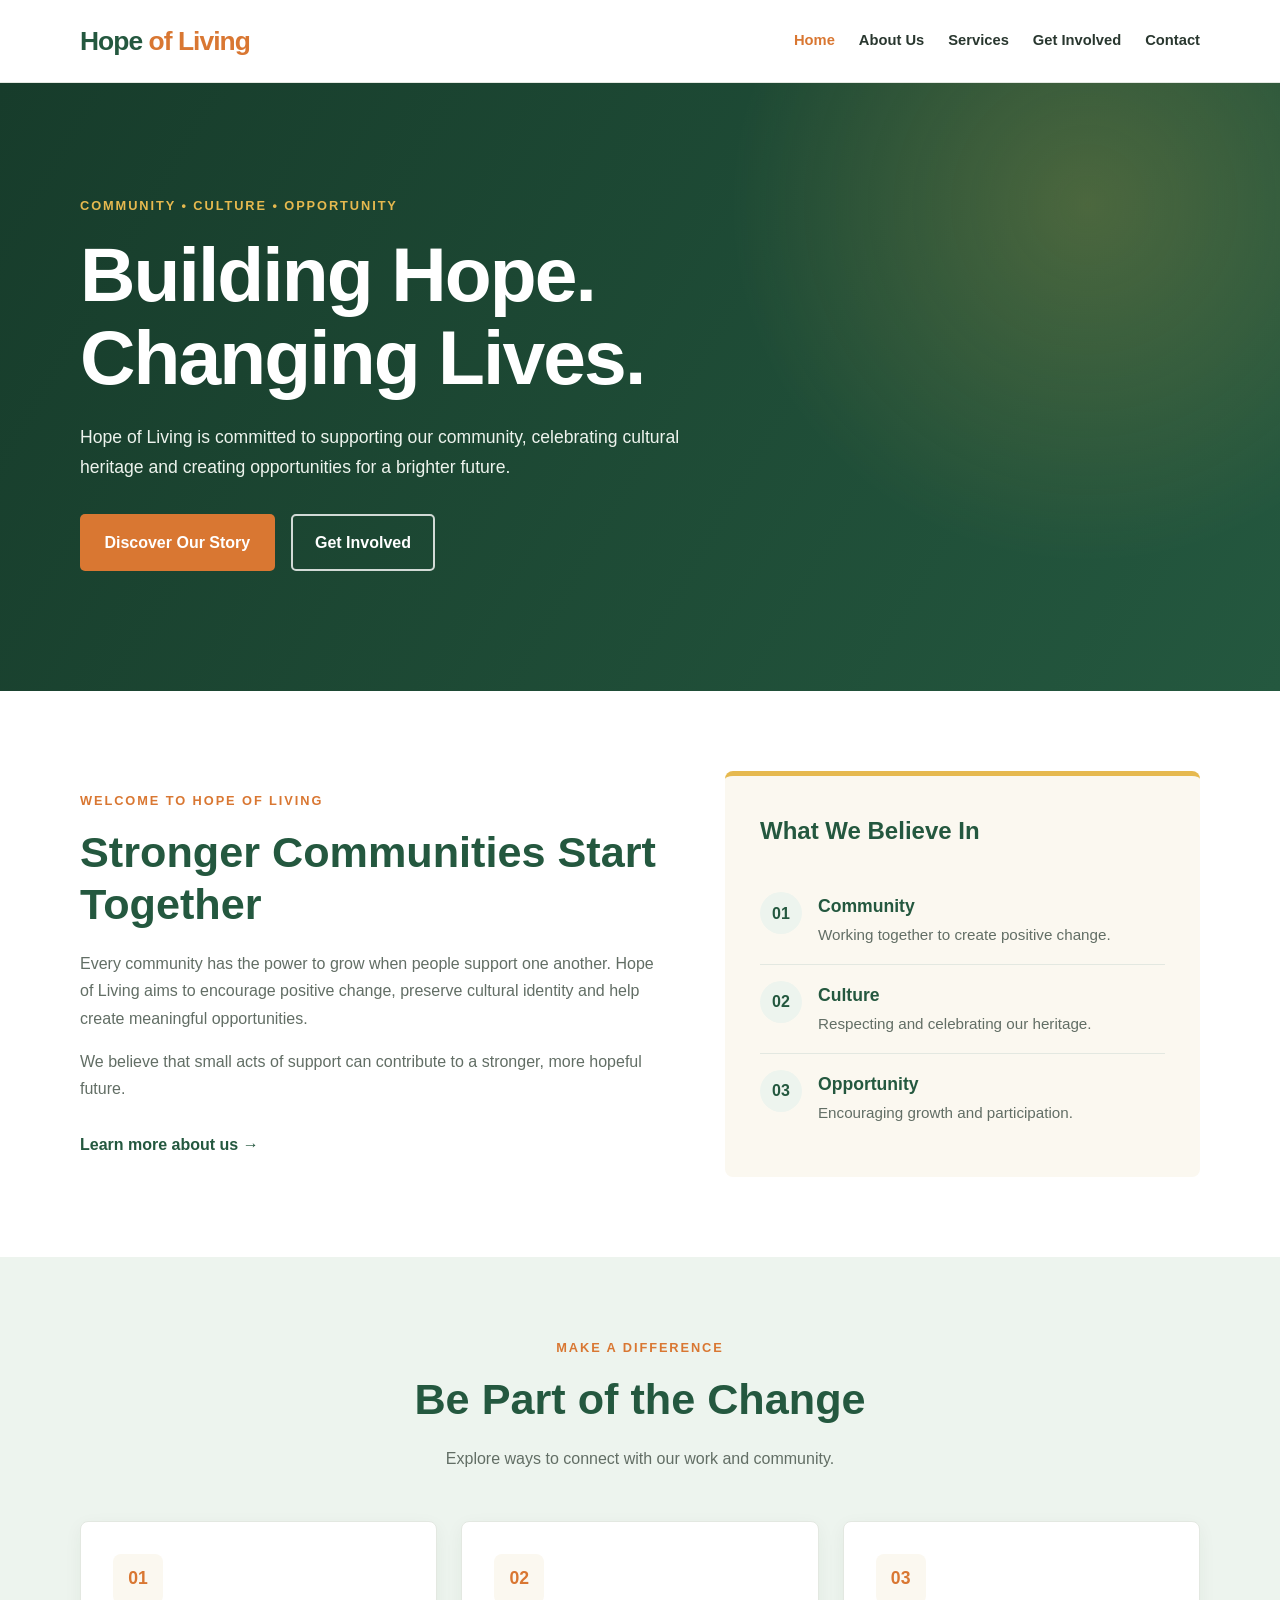
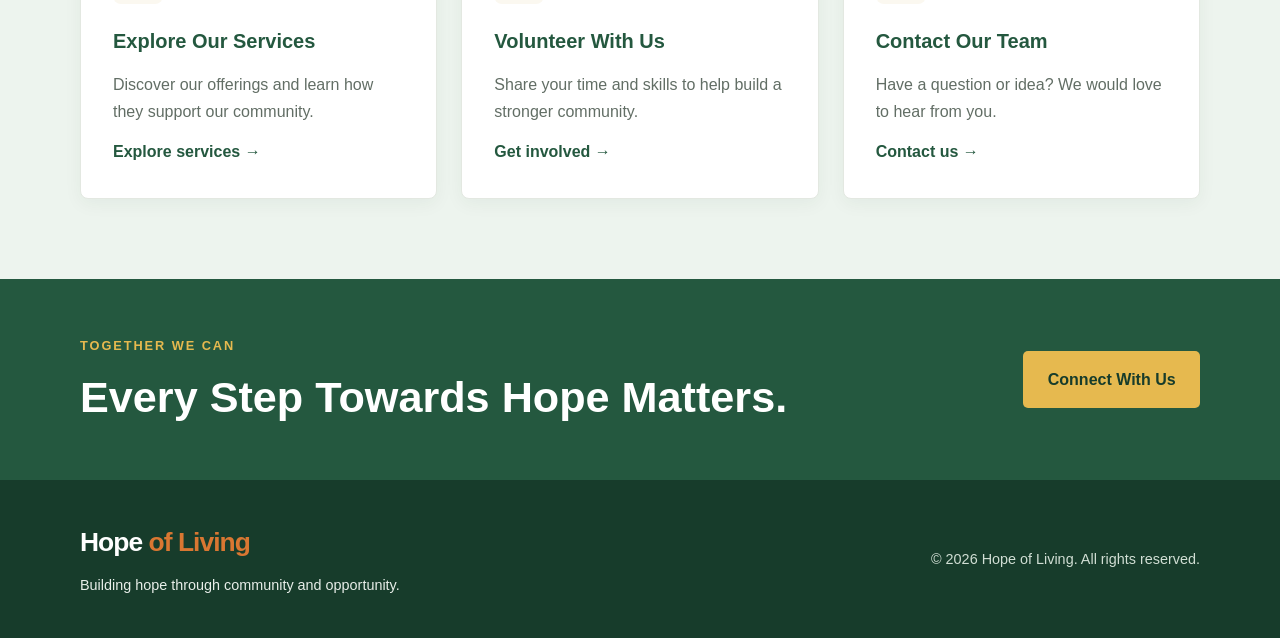
==== index.html @ 3197e8e8 "Created a new repository" ====
<!DOCTYPE html>
<!--
Click nbfs://nbhost/SystemFileSystem/Templates/Licenses/license-default.txt to change this license
Click nbfs://nbhost/SystemFileSystem/Templates/ClientSide/html.html to edit this template
-->
<!DOCTYPE html>
<html lang="en">
<head>
    <meta charset="UTF-8">
    <meta name="viewport" content="width=device-width, initial-scale=1.0">

    <meta name="description"
          content="Hope of Living supports community development, cultural heritage and opportunities for people in Lower Philipp, Cape Town.">

    <title>Hope of Living | Building Hope Together</title>

    <!-- Link to our external CSS stylesheet -->
    <link rel="stylesheet" href="./css/style.css">
</head>

<body>

    <!-- Website header and navigation -->
    <header class="site-header">
        <div class="container header-content">

            <a class="logo" href="index.html">
                Hope <span>of Living</span>
            </a>

            <nav class="main-nav" aria-label="Main navigation">
                <a href="index.html" class="active">Home</a>
                <a href="about.html">About Us</a>
                <a href="services.html">Services</a>
                <a href="enquiry.html">Get Involved</a>
                <a href="contact.html">Contact</a>
            </nav>

        </div>
    </header>

    <main>

        <!-- Main welcome section -->
        <section class="hero">
            <div class="container hero-content">

                <p class="eyebrow">COMMUNITY • CULTURE • OPPORTUNITY</p>

                <h1>Building Hope.<br>
                    Changing Lives.</h1>

                <p class="hero-text">
                    Hope of Living is committed to supporting our community,
                    celebrating cultural heritage and creating opportunities
                    for a brighter future.
                </p>

                <div class="hero-buttons">
                    <a href="about.html" class="button button-primary">
                        Discover Our Story
                    </a>

                    <a href="enquiry.html" class="button button-outline">
                        Get Involved
                    </a>
                </div>

            </div>
        </section>

        <!-- Introduction section -->
        <section class="intro section-padding">
            <div class="container intro-grid">

                <div>
                    <p class="eyebrow">WELCOME TO HOPE OF LIVING</p>

                    <h2>Stronger Communities Start Together</h2>

                    <p>
                        Every community has the power to grow when people
                        support one another. Hope of Living aims to encourage
                        positive change, preserve cultural identity and help
                        create meaningful opportunities.
                    </p>

                    <p>
                        We believe that small acts of support can contribute
                        to a stronger, more hopeful future.
                    </p>

                    <a href="about.html" class="text-link">
                        Learn more about us &rarr;
                    </a>
                </div>

                <div class="values-panel">
                    <h3>What We Believe In</h3>

                    <div class="value-item">
                        <span class="value-number">01</span>
                        <div>
                            <h4>Community</h4>
                            <p>Working together to create positive change.</p>
                        </div>
                    </div>

                    <div class="value-item">
                        <span class="value-number">02</span>
                        <div>
                            <h4>Culture</h4>
                            <p>Respecting and celebrating our heritage.</p>
                        </div>
                    </div>

                    <div class="value-item">
                        <span class="value-number">03</span>
                        <div>
                            <h4>Opportunity</h4>
                            <p>Encouraging growth and participation.</p>
                        </div>
                    </div>
                </div>

            </div>
        </section>

        <!-- Ways to participate -->
        <section class="opportunities section-padding">
            <div class="container">

                <div class="section-heading">
                    <p class="eyebrow">MAKE A DIFFERENCE</p>
                    <h2>Be Part of the Change</h2>
                    <p>
                        Explore ways to connect with our work and community.
                    </p>
                </div>

                <div class="card-grid">

                    <article class="info-card">
                        <div class="card-icon" aria-hidden="true">01</div>
                        <h3>Explore Our Services</h3>
                        <p>
                            Discover our offerings and learn how they support
                            our community.
                        </p>
                        <a href="services.html" class="text-link">
                            Explore services &rarr;
                        </a>
                    </article>

                    <article class="info-card">
                        <div class="card-icon" aria-hidden="true">02</div>
                        <h3>Volunteer With Us</h3>
                        <p>
                            Share your time and skills to help build a stronger
                            community.
                        </p>
                        <a href="enquiry.html" class="text-link">
                            Get involved &rarr;
                        </a>
                    </article>

                    <article class="info-card">
                        <div class="card-icon" aria-hidden="true">03</div>
                        <h3>Contact Our Team</h3>
                        <p>
                            Have a question or idea? We would love to hear
                            from you.
                        </p>
                        <a href="contact.html" class="text-link">
                            Contact us &rarr;
                        </a>
                    </article>

                </div>
            </div>
        </section>

        <!-- Call to action -->
        <section class="call-to-action">
            <div class="container cta-content">
                <div>
                    <p class="eyebrow">TOGETHER WE CAN</p>
                    <h2>Every Step Towards Hope Matters.</h2>
                </div>

                <a href="enquiry.html" class="button button-light">
                    Connect With Us
                </a>
            </div>
        </section>

    </main>

    <!-- Website footer -->
    <footer class="site-footer">
        <div class="container footer-content">

            <div>
                <a class="logo footer-logo" href="index.html">
                    Hope <span>of Living</span>
                </a>
                <p>Building hope through community and opportunity.</p>
            </div>

            <p class="copyright">
                &copy; 2026 Hope of Living. All rights reserved.
            </p>

        </div>
    </footer>

</body>
</html>
---- css/style.css ----
/*
Click nbfs://nbhost/SystemFileSystem/Templates/Licenses/license-default.txt to change this license
Click nbfs://nbhost/SystemFileSystem/Templates/ClientSide/css.css to edit this template
*/
/* 
    Created on : Oct 13, 2026, 4:50:26 PM
    Author     : Student
*/

/* =========================================
   HOPE OF LIVING
   Part 2: CSS Styling and Responsive Design
   ========================================= */

/* 1. CSS reset and base styles */

* {
    box-sizing: border-box;
    margin: 0;
    padding: 0;
}

:root {
    --green: #24583f;
    --dark-green: #173c2b;
    --light-green: #edf4ee;
    --orange: #d97732;
    --gold: #e6b94f;
    --cream: #fbf8f0;
    --white: #ffffff;
    --text: #29372f;
    --muted: #626e65;
    --border: #e3e8e1;
}

html {
    scroll-behavior: smooth;
    font-size: 16px;
}

body {
    font-family: Arial, Helvetica, sans-serif;
    color: var(--text);
    background-color: var(--white);
    font-size: 1rem;
    line-height: 1.7;
}

img {
    display: block;
    max-width: 100%;
    height: auto;
}

a {
    color: inherit;
    text-decoration: none;
}

a:focus-visible {
    outline: 3px solid var(--orange);
    outline-offset: 4px;
}

.container {
    width: min(1120px, 90%);
    margin: 0 auto;
}

.section-padding {
    padding: 5rem 0;
}

/* 2. Header and navigation */

.site-header {
    background-color: var(--white);
    border-bottom: 1px solid var(--border);
}

.header-content {
    min-height: 82px;
    display: flex;
    justify-content: space-between;
    align-items: center;
    gap: 2rem;
}

.logo {
    color: var(--green);
    font-size: 1.65rem;
    font-weight: 800;
    letter-spacing: -0.06rem;
    white-space: nowrap;
}

.logo span {
    color: var(--orange);
}

.main-nav {
    display: flex;
    align-items: center;
    justify-content: flex-end;
    flex-wrap: wrap;
    gap: 1.5rem;
}

.main-nav a {
    color: var(--text);
    font-size: 0.92rem;
    font-weight: 600;
    transition: color 0.2s ease;
}

.main-nav a:hover,
.main-nav a.active {
    color: var(--orange);
}

/* 3. Hero section */

.hero {
    background:
        radial-gradient(
            circle at 85% 20%,
            rgba(230, 185, 79, 0.22),
            transparent 30%
        ),
        linear-gradient(120deg, var(--dark-green), var(--green));
    color: var(--white);
    padding: 7rem 0 7.5rem;
}

.hero-content {
    max-width: 1120px;
}

.eyebrow {
    color: var(--orange);
    font-size: 0.8rem;
    font-weight: 800;
    letter-spacing: 0.12rem;
    margin-bottom: 1rem;
}

.hero .eyebrow {
    color: var(--gold);
}

.hero h1 {
    max-width: 800px;
    font-size: clamp(2.7rem, 6vw, 5rem);
    line-height: 1.08;
    letter-spacing: -0.12rem;
    margin-bottom: 1.5rem;
}

.hero-text {
    max-width: 650px;
    color: #edf3ed;
    font-size: 1.1rem;
    margin-bottom: 2rem;
}

.hero-buttons {
    display: flex;
    flex-wrap: wrap;
    gap: 1rem;
}

/* 4. Buttons */

.button {
    display: inline-flex;
    justify-content: center;
    align-items: center;
    min-height: 48px;
    padding: 0.8rem 1.4rem;
    border: 2px solid transparent;
    border-radius: 5px;
    font-weight: 700;
    text-align: center;
    transition:
        background-color 0.2s ease,
        color 0.2s ease,
        transform 0.2s ease;
}

.button:hover {
    transform: translateY(-2px);
}

.button-primary {
    background-color: var(--orange);
    color: var(--white);
}

.button-primary:hover {
    background-color: #b85b20;
}

.button-outline {
    border-color: rgba(255, 255, 255, 0.8);
    color: var(--white);
}

.button-outline:hover {
    background-color: var(--white);
    color: var(--green);
}

.button-light {
    background-color: var(--gold);
    color: var(--dark-green);
}

.button-light:hover {
    background-color: var(--white);
}

/* 5. Introduction and values */

.intro-grid {
    display: grid;
    grid-template-columns: 1.1fr 0.9fr;
    gap: 4rem;
    align-items: center;
}

h2 {
    color: var(--green);
    font-size: clamp(1.8rem, 3.5vw, 2.7rem);
    line-height: 1.2;
    margin-bottom: 1.2rem;
}

.intro-grid > div:first-child > p:not(.eyebrow) {
    color: var(--muted);
    margin-bottom: 1rem;
}

.text-link {
    display: inline-block;
    color: var(--green);
    font-weight: 800;
    margin-top: 0.8rem;
}

.text-link:hover {
    color: var(--orange);
    text-decoration: underline;
    text-underline-offset: 4px;
}

.values-panel {
    padding: 2.2rem;
    background-color: var(--cream);
    border-top: 5px solid var(--gold);
    border-radius: 8px;
}

.values-panel h3 {
    color: var(--green);
    font-size: 1.5rem;
    margin-bottom: 1.5rem;
}

.value-item {
    display: flex;
    align-items: flex-start;
    gap: 1rem;
    padding: 1rem 0;
    border-bottom: 1px solid var(--border);
}

.value-item:last-child {
    border-bottom: none;
}

.value-number {
    display: grid;
    place-items: center;
    flex-shrink: 0;
    width: 42px;
    height: 42px;
    border-radius: 50%;
    background-color: var(--light-green);
    color: var(--green);
    font-weight: 800;
}

.value-item h4 {
    color: var(--green);
    font-size: 1.1rem;
}

.value-item p {
    color: var(--muted);
    font-size: 0.95rem;
}

/* 6. Opportunity cards */

.opportunities {
    background-color: var(--light-green);
}

.section-heading {
    max-width: 650px;
    margin: 0 auto 3rem;
    text-align: center;
}

.section-heading > p:last-child {
    color: var(--muted);
}

.card-grid {
    display: grid;
    grid-template-columns: repeat(3, minmax(0, 1fr));
    gap: 1.5rem;
}

.info-card {
    padding: 2rem;
    background-color: var(--white);
    border: 1px solid var(--border);
    border-radius: 8px;
    box-shadow: 0 5px 18px rgba(23, 60, 43, 0.05);
    transition:
        transform 0.2s ease,
        box-shadow 0.2s ease;
}

.info-card:hover {
    transform: translateY(-5px);
    box-shadow: 0 12px 28px rgba(23, 60, 43, 0.1);
}

.card-icon {
    display: grid;
    place-items: center;
    width: 50px;
    height: 50px;
    margin-bottom: 1.3rem;
    border-radius: 8px;
    background-color: var(--cream);
    color: var(--orange);
    font-size: 1.1rem;
    font-weight: 800;
}

.info-card h3 {
    color: var(--green);
    font-size: 1.25rem;
    margin-bottom: 0.8rem;
}

.info-card p {
    color: var(--muted);
}

/* 7. Call to action */

.call-to-action {
    padding: 3.5rem 0;
    background-color: var(--green);
    color: var(--white);
}

.cta-content {
    display: flex;
    justify-content: space-between;
    align-items: center;
    gap: 2rem;
}

.cta-content h2 {
    color: var(--white);
    margin-bottom: 0;
}

.cta-content .eyebrow {
    color: var(--gold);
}

/* 8. Footer */

.site-footer {
    padding: 2.5rem 0;
    background-color: var(--dark-green);
    color: #e8eee9;
}

.footer-content {
    display: flex;
    justify-content: space-between;
    align-items: center;
    flex-wrap: wrap;
    gap: 1.5rem;
}

.footer-logo {
    display: inline-block;
    color: var(--white);
    margin-bottom: 0.5rem;
}

.footer-content p {
    font-size: 0.9rem;
}

.copyright {
    color: #d1ded4;
}

/* 9. Tablet breakpoint */

@media (max-width: 900px) {
    .header-content {
        padding: 1.2rem 0;
        flex-direction: column;
        gap: 1rem;
    }

    .main-nav {
        justify-content: center;
        gap: 0.8rem 1.3rem;
    }

    .hero {
        padding: 5rem 0;
    }

    .intro-grid {
        grid-template-columns: 1fr;
        gap: 2.5rem;
    }

    .card-grid {
        grid-template-columns: repeat(2, minmax(0, 1fr));
    }
}

/* 10. Mobile breakpoint */

@media (max-width: 600px) {
    html {
        font-size: 15px;
    }

    .container {
        width: 92%;
    }

    .section-padding {
        padding: 3.5rem 0;
    }

    .header-content {
        align-items: center;
    }

    .main-nav {
        gap: 0.5rem 1rem;
    }

    .main-nav a {
        font-size: 0.88rem;
    }

    .hero {
        padding: 4rem 0;
    }

    .hero h1 {
        letter-spacing: -0.06rem;
    }

    .hero-text {
        font-size: 1rem;
    }

    .hero-buttons {
        align-items: stretch;
        flex-direction: column;
    }

    .button {
        width: 100%;
    }

    .values-panel {
        padding: 1.5rem;
    }

    .card-grid {
        grid-template-columns: 1fr;
    }

    .cta-content {
        align-items: stretch;
        flex-direction: column;
    }

    .footer-content {
        align-items: flex-start;
        flex-direction: column;
    }
}

/* 11. Respect reduced-motion preferences */

@media (prefers-reduced-motion: reduce) {
    *,
    *::before,
    *::after {
        scroll-behavior: auto !important;
        transition-duration: 0.01ms !important;
    }
}
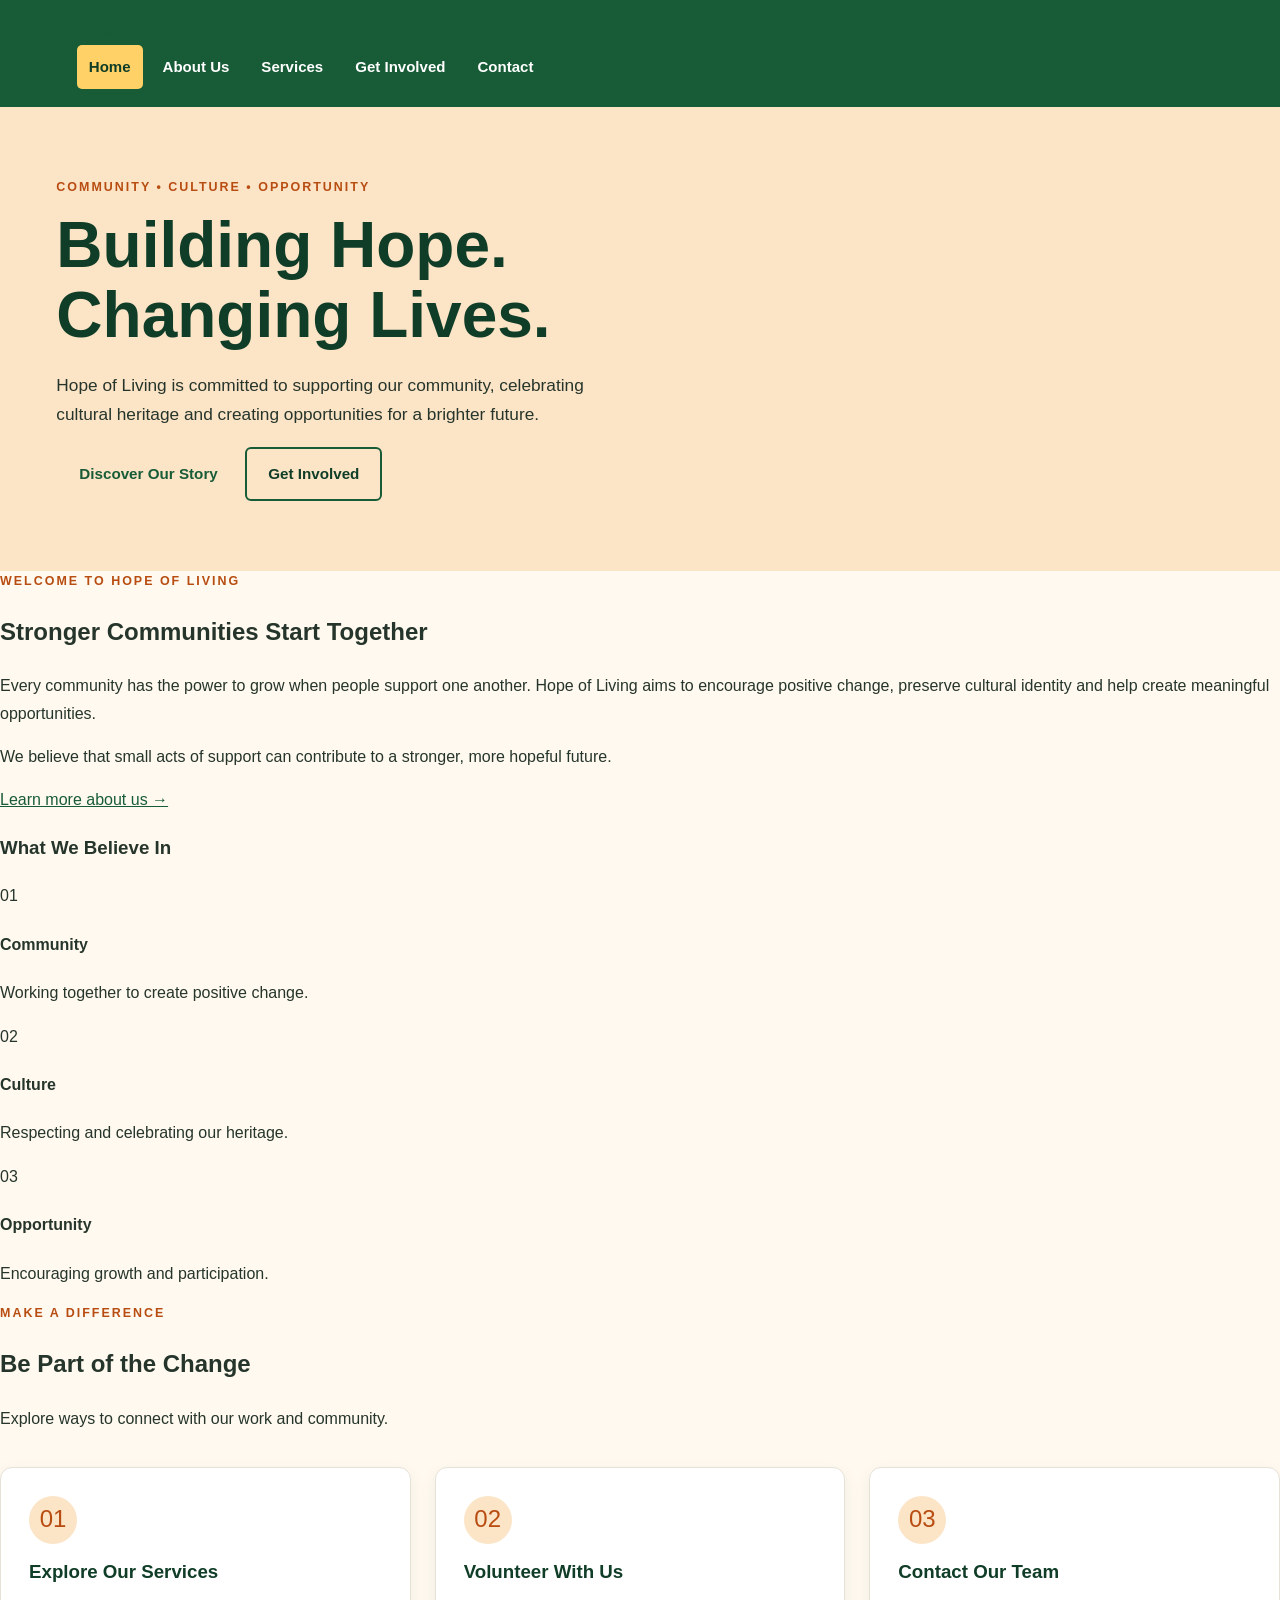
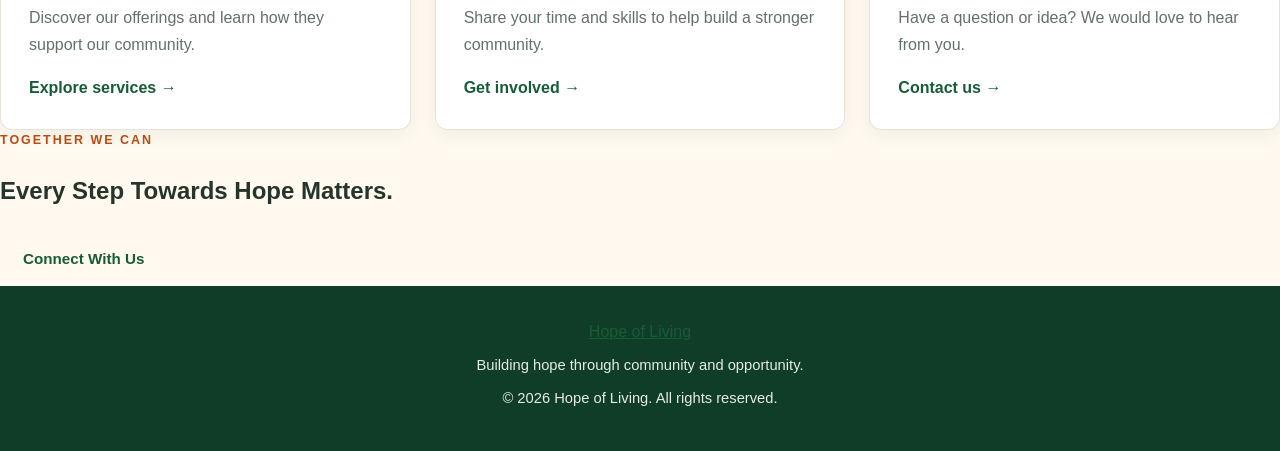
==== commit aefdab09: "Update link for 'Get Involved' page" ====
--- a/index.html
+++ b/index.html
@@ -29,11 +29,11 @@
             </a>
 
             <nav class="main-nav" aria-label="Main navigation">
-                <a href="index.html" class="active">Home</a>
-                <a href="about.html">About Us</a>
-                <a href="services.html">Services</a>
-                <a href="enquiry.html">Get Involved</a>
-                <a href="contact.html">Contact</a>
+                <a href="./index.html" class="active">Home</a>
+                <a href="./about.html">About Us</a>
+                <a href="./services.html">Services</a>
+                <a href="./get-involved.html">Get Involved</a>
+                <a href="./contact.html">Contact</a>
             </nav>
 
         </div>
--- a/css/style.css
+++ b/css/style.css
@@ -8,516 +8,566 @@
 */
 
 /* =========================================
-   HOPE OF LIVING
-   Part 2: CSS Styling and Responsive Design
+   HOPE OF LIVING - MAIN STYLESHEET
+   Colour palette: green, orange, gold, cream
    ========================================= */
 
-/* 1. CSS reset and base styles */
+:root {
+    --green: #185C37;
+    --green-dark: #103D27;
+    --orange: #E87524;
+    --orange-dark: #B84D12;
+    --gold: #FFD166;
+    --cream: #FFF9EF;
+    --peach: #FCE4C7;
+    --white: #FFFFFF;
+    --text: #26352B;
+    --muted: #647166;
+    --border: #E6E2D8;
+}
 
 * {
     box-sizing: border-box;
-    margin: 0;
-    padding: 0;
-}
-
-:root {
-    --green: #24583f;
-    --dark-green: #173c2b;
-    --light-green: #edf4ee;
-    --orange: #d97732;
-    --gold: #e6b94f;
-    --cream: #fbf8f0;
-    --white: #ffffff;
-    --text: #29372f;
-    --muted: #626e65;
-    --border: #e3e8e1;
 }
 
 html {
     scroll-behavior: smooth;
-    font-size: 16px;
 }
 
 body {
+    margin: 0;
     font-family: Arial, Helvetica, sans-serif;
+    background: var(--cream);
     color: var(--text);
-    background-color: var(--white);
-    font-size: 1rem;
     line-height: 1.7;
 }
 
-img {
-    display: block;
-    max-width: 100%;
-    height: auto;
-}
-
 a {
-    color: inherit;
-    text-decoration: none;
-}
-
-a:focus-visible {
+    color: var(--green);
+}
+
+a:focus-visible,
+button:focus-visible,
+input:focus-visible,
+select:focus-visible,
+textarea:focus-visible {
     outline: 3px solid var(--orange);
-    outline-offset: 4px;
-}
-
-.container {
-    width: min(1120px, 90%);
-    margin: 0 auto;
-}
-
-.section-padding {
-    padding: 5rem 0;
-}
-
-/* 2. Header and navigation */
+    outline-offset: 3px;
+}
+
+/* Navigation */
 
 .site-header {
-    background-color: var(--white);
-    border-bottom: 1px solid var(--border);
-}
-
-.header-content {
-    min-height: 82px;
+    background: var(--green);
+    color: var(--white);
+    padding: 18px 6%;
     display: flex;
     justify-content: space-between;
     align-items: center;
-    gap: 2rem;
-}
-
-.logo {
-    color: var(--green);
+    gap: 24px;
+    flex-wrap: wrap;
+}
+
+.brand {
+    color: var(--white);
+    text-decoration: none;
     font-size: 1.65rem;
     font-weight: 800;
-    letter-spacing: -0.06rem;
-    white-space: nowrap;
-}
-
-.logo span {
-    color: var(--orange);
+    letter-spacing: -0.5px;
+}
+
+.brand span {
+    color: var(--gold);
 }
 
 .main-nav {
     display: flex;
     align-items: center;
-    justify-content: flex-end;
+    justify-content: center;
+    gap: 8px;
     flex-wrap: wrap;
-    gap: 1.5rem;
 }
 
 .main-nav a {
-    color: var(--text);
-    font-size: 0.92rem;
-    font-weight: 600;
-    transition: color 0.2s ease;
+    color: var(--white);
+    text-decoration: none;
+    padding: 9px 12px;
+    border-radius: 5px;
+    font-weight: bold;
+    font-size: 0.94rem;
 }
 
 .main-nav a:hover,
 .main-nav a.active {
-    color: var(--orange);
-}
-
-/* 3. Hero section */
+    color: var(--green-dark);
+    background: var(--gold);
+}
+
+/* Homepage hero */
 
 .hero {
-    background:
-        radial-gradient(
-            circle at 85% 20%,
-            rgba(230, 185, 79, 0.22),
-            transparent 30%
-        ),
-        linear-gradient(120deg, var(--dark-green), var(--green));
-    color: var(--white);
-    padding: 7rem 0 7.5rem;
+    display: grid;
+    grid-template-columns: 1.1fr 0.9fr;
+    min-height: 440px;
+    background: var(--peach);
 }
 
 .hero-content {
-    max-width: 1120px;
+    padding: 70px 8%;
+    align-self: center;
 }
 
 .eyebrow {
-    color: var(--orange);
-    font-size: 0.8rem;
+    color: var(--orange-dark);
+    font-size: 0.78rem;
     font-weight: 800;
-    letter-spacing: 0.12rem;
-    margin-bottom: 1rem;
-}
-
-.hero .eyebrow {
-    color: var(--gold);
+    letter-spacing: 2px;
+    margin: 0 0 12px;
 }
 
 .hero h1 {
-    max-width: 800px;
-    font-size: clamp(2.7rem, 6vw, 5rem);
-    line-height: 1.08;
-    letter-spacing: -0.12rem;
-    margin-bottom: 1.5rem;
-}
-
-.hero-text {
-    max-width: 650px;
-    color: #edf3ed;
-    font-size: 1.1rem;
-    margin-bottom: 2rem;
-}
-
-.hero-buttons {
+    font-size: clamp(2.5rem, 5vw, 4.4rem);
+    line-height: 1.1;
+    margin: 0 0 20px;
+    color: var(--green-dark);
+}
+
+.hero h1 span {
+    color: var(--orange-dark);
+}
+
+.hero-content > p:not(.eyebrow) {
+    max-width: 540px;
+    font-size: 1.08rem;
+}
+
+.hero-image {
+    min-height: 340px;
+    background-color: #D8B47A;
+    background-image:
+        linear-gradient(135deg, rgba(24, 92, 55, 0.15),
+        rgba(232, 117, 36, 0.15)),
+        url("https://images.unsplash.com/photo-1511632765486-a01980e01a18?auto=format&fit=crop&w=1200&q=85");
+    background-size: cover;
+    background-position: center;
+}
+
+.hero-actions {
     display: flex;
+    gap: 12px;
     flex-wrap: wrap;
-    gap: 1rem;
-}
-
-/* 4. Buttons */
+    margin-top: 26px;
+}
+
+/* Buttons */
 
 .button {
-    display: inline-flex;
-    justify-content: center;
-    align-items: center;
-    min-height: 48px;
-    padding: 0.8rem 1.4rem;
+    display: inline-block;
     border: 2px solid transparent;
-    border-radius: 5px;
-    font-weight: 700;
+    padding: 12px 21px;
+    border-radius: 6px;
+    font-size: 0.95rem;
+    font-weight: bold;
+    font-family: inherit;
     text-align: center;
-    transition:
-        background-color 0.2s ease,
-        color 0.2s ease,
-        transform 0.2s ease;
+    text-decoration: none;
+    cursor: pointer;
+    transition: background-color 0.2s, transform 0.2s;
 }
 
 .button:hover {
     transform: translateY(-2px);
 }
 
-.button-primary {
-    background-color: var(--orange);
-    color: var(--white);
-}
-
-.button-primary:hover {
-    background-color: #b85b20;
+.button-orange {
+    background: var(--orange);
+    color: var(--white);
+}
+
+.button-orange:hover {
+    background: var(--orange-dark);
 }
 
 .button-outline {
-    border-color: rgba(255, 255, 255, 0.8);
-    color: var(--white);
+    background: transparent;
+    color: var(--green-dark);
+    border-color: var(--green);
 }
 
 .button-outline:hover {
-    background-color: var(--white);
-    color: var(--green);
-}
-
-.button-light {
-    background-color: var(--gold);
-    color: var(--dark-green);
-}
-
-.button-light:hover {
-    background-color: var(--white);
-}
-
-/* 5. Introduction and values */
-
-.intro-grid {
-    display: grid;
-    grid-template-columns: 1.1fr 0.9fr;
-    gap: 4rem;
-    align-items: center;
-}
-
-h2 {
-    color: var(--green);
-    font-size: clamp(1.8rem, 3.5vw, 2.7rem);
-    line-height: 1.2;
-    margin-bottom: 1.2rem;
-}
-
-.intro-grid > div:first-child > p:not(.eyebrow) {
-    color: var(--muted);
-    margin-bottom: 1rem;
-}
-
-.text-link {
-    display: inline-block;
-    color: var(--green);
-    font-weight: 800;
-    margin-top: 0.8rem;
-}
-
-.text-link:hover {
-    color: var(--orange);
-    text-decoration: underline;
-    text-underline-offset: 4px;
-}
-
-.values-panel {
-    padding: 2.2rem;
-    background-color: var(--cream);
-    border-top: 5px solid var(--gold);
-    border-radius: 8px;
-}
-
-.values-panel h3 {
-    color: var(--green);
-    font-size: 1.5rem;
-    margin-bottom: 1.5rem;
-}
-
-.value-item {
-    display: flex;
-    align-items: flex-start;
-    gap: 1rem;
-    padding: 1rem 0;
-    border-bottom: 1px solid var(--border);
-}
-
-.value-item:last-child {
-    border-bottom: none;
-}
-
-.value-number {
-    display: grid;
-    place-items: center;
-    flex-shrink: 0;
-    width: 42px;
-    height: 42px;
-    border-radius: 50%;
-    background-color: var(--light-green);
-    color: var(--green);
-    font-weight: 800;
-}
-
-.value-item h4 {
-    color: var(--green);
-    font-size: 1.1rem;
-}
-
-.value-item p {
-    color: var(--muted);
-    font-size: 0.95rem;
-}
-
-/* 6. Opportunity cards */
-
-.opportunities {
-    background-color: var(--light-green);
-}
-
-.section-heading {
-    max-width: 650px;
-    margin: 0 auto 3rem;
+    background: var(--white);
+}
+
+.button-dark {
+    background: var(--green-dark);
+    color: var(--white);
+}
+
+.button-dark:hover {
+    background: var(--green);
+}
+
+/* General sections */
+
+.section {
+    padding: 65px 7%;
+}
+
+.section h2,
+.callout h2 {
+    color: var(--green-dark);
+    font-size: clamp(1.8rem, 3vw, 2.5rem);
+    line-height: 1.25;
+    margin: 0 0 16px;
+}
+
+.intro-section {
     text-align: center;
 }
 
-.section-heading > p:last-child {
+.section-intro {
+    max-width: 680px;
+    margin: 0 auto 35px;
     color: var(--muted);
 }
 
 .card-grid {
     display: grid;
     grid-template-columns: repeat(3, minmax(0, 1fr));
-    gap: 1.5rem;
+    gap: 24px;
+    margin-top: 35px;
+    text-align: left;
+}
+
+.info-card,
+.service-card {
+    background: var(--white);
+    border: 1px solid var(--border);
+    border-radius: 12px;
+    overflow: hidden;
+    box-shadow: 0 5px 18px rgba(16, 61, 39, 0.06);
 }
 
 .info-card {
-    padding: 2rem;
-    background-color: var(--white);
-    border: 1px solid var(--border);
-    border-radius: 8px;
-    box-shadow: 0 5px 18px rgba(23, 60, 43, 0.05);
-    transition:
-        transform 0.2s ease,
-        box-shadow 0.2s ease;
-}
-
-.info-card:hover {
-    transform: translateY(-5px);
-    box-shadow: 0 12px 28px rgba(23, 60, 43, 0.1);
+    padding: 28px;
+}
+
+.info-card h3,
+.service-body h3 {
+    color: var(--green-dark);
+    margin: 12px 0;
+}
+
+.info-card p,
+.service-body p {
+    color: var(--muted);
+}
+
+.info-card a {
+    font-weight: bold;
+    text-decoration: none;
+}
+
+.info-card a:hover {
+    color: var(--orange-dark);
 }
 
 .card-icon {
     display: grid;
     place-items: center;
-    width: 50px;
-    height: 50px;
-    margin-bottom: 1.3rem;
-    border-radius: 8px;
-    background-color: var(--cream);
-    color: var(--orange);
-    font-size: 1.1rem;
+    width: 48px;
+    height: 48px;
+    background: var(--peach);
+    color: var(--orange-dark);
+    border-radius: 50%;
+    font-size: 1.5rem;
+}
+
+/* Page title banners */
+
+.page-banner {
+    padding: 65px 7%;
+    text-align: center;
+    background: var(--peach);
+}
+
+.page-banner h1 {
+    color: var(--green-dark);
+    font-size: clamp(2.3rem, 5vw, 3.6rem);
+    margin: 0 0 12px;
+}
+
+.page-banner p:last-child {
+    margin-bottom: 0;
+}
+
+/* About page */
+
+.about-layout {
+    display: grid;
+    grid-template-columns: 1.3fr 0.7fr;
+    gap: 45px;
+    align-items: center;
+}
+
+.about-highlight {
+    background: var(--green);
+    color: var(--white);
+    border-radius: 12px;
+    padding: 32px;
+    border-bottom: 7px solid var(--gold);
+}
+
+.about-highlight h3 {
+    font-size: 1.5rem;
+    color: var(--gold);
+}
+
+.highlight-symbol {
+    color: var(--gold);
+    font-size: 2.5rem;
+}
+
+.values-section {
+    background: #F4EBDD;
+}
+
+/* Services page */
+
+.service-visual {
+    min-height: 210px;
+    display: flex;
+    align-items: end;
+    padding: 22px;
+    color: var(--white);
     font-weight: 800;
-}
-
-.info-card h3 {
-    color: var(--green);
-    font-size: 1.25rem;
-    margin-bottom: 0.8rem;
-}
-
-.info-card p {
+    letter-spacing: 1px;
+    background: linear-gradient(135deg, var(--green), var(--orange));
+}
+
+.cultural-one {
+    background: linear-gradient(135deg, #185C37, #D9A441);
+}
+
+.cultural-two {
+    background: linear-gradient(135deg, #A64219, #FFD166);
+}
+
+.community-visual {
+    background: linear-gradient(135deg, #103D27, #4B9463);
+}
+
+.service-body {
+    padding: 24px;
+}
+
+.service-body .button {
+    margin-top: 10px;
+}
+
+/* Call to action */
+
+.callout {
+    background: var(--gold);
+    padding: 40px 7%;
+    display: flex;
+    align-items: center;
+    justify-content: space-between;
+    gap: 25px;
+}
+
+.callout h2 {
+    max-width: 650px;
+    margin-bottom: 0;
+}
+
+/* Forms */
+
+.form-section {
+    display: grid;
+    grid-template-columns: 0.8fr 1.2fr;
+    gap: 55px;
+    align-items: start;
+}
+
+.form-intro > p:not(.eyebrow) {
     color: var(--muted);
 }
 
-/* 7. Call to action */
-
-.call-to-action {
-    padding: 3.5rem 0;
-    background-color: var(--green);
-    color: var(--white);
-}
-
-.cta-content {
-    display: flex;
-    justify-content: space-between;
-    align-items: center;
-    gap: 2rem;
-}
-
-.cta-content h2 {
-    color: var(--white);
+.notice {
+    margin-top: 25px;
+    padding: 20px;
+    background: var(--peach);
+    border-left: 5px solid var(--orange);
+    border-radius: 5px;
+}
+
+.notice p {
     margin-bottom: 0;
 }
 
-.cta-content .eyebrow {
-    color: var(--gold);
-}
-
-/* 8. Footer */
+.website-form {
+    background: var(--white);
+    border: 1px solid var(--border);
+    padding: 32px;
+    border-radius: 12px;
+    box-shadow: 0 6px 22px rgba(16, 61, 39, 0.07);
+}
+
+.website-form label {
+    display: block;
+    margin: 18px 0 7px;
+    color: var(--green-dark);
+    font-weight: bold;
+}
+
+.website-form label:first-child {
+    margin-top: 0;
+}
+
+.website-form input,
+.website-form select,
+.website-form textarea {
+    display: block;
+    width: 100%;
+    padding: 12px;
+    font: inherit;
+    color: var(--text);
+    border: 1px solid #C9D0C8;
+    border-radius: 6px;
+    background: var(--white);
+}
+
+.website-form textarea {
+    resize: vertical;
+}
+
+.website-form input:focus,
+.website-form select:focus,
+.website-form textarea:focus {
+    border-color: var(--green);
+    outline: 2px solid rgba(24, 92, 55, 0.15);
+}
+
+.website-form button {
+    margin-top: 24px;
+}
+
+.form-note {
+    font-size: 0.85rem;
+    color: var(--muted);
+}
+
+.form-response {
+    margin-top: 16px;
+    padding: 14px;
+    border-radius: 6px;
+    overflow-wrap: anywhere;
+}
+
+.form-response:empty {
+    display: none;
+}
+
+.form-response.success {
+    background: #E5F5E8;
+    color: #185C37;
+    border: 1px solid #A7D7B2;
+}
+
+.form-response.error {
+    background: #FCE8E6;
+    color: #9B2525;
+    border: 1px solid #E7B5B1;
+}
+
+/* Footer */
 
 .site-footer {
-    padding: 2.5rem 0;
-    background-color: var(--dark-green);
-    color: #e8eee9;
-}
-
-.footer-content {
-    display: flex;
-    justify-content: space-between;
-    align-items: center;
-    flex-wrap: wrap;
-    gap: 1.5rem;
-}
-
-.footer-logo {
+    background: var(--green-dark);
+    color: var(--white);
+    text-align: center;
+    padding: 32px 6%;
+}
+
+.footer-brand {
     display: inline-block;
-    color: var(--white);
-    margin-bottom: 0.5rem;
-}
-
-.footer-content p {
-    font-size: 0.9rem;
-}
-
-.copyright {
-    color: #d1ded4;
-}
-
-/* 9. Tablet breakpoint */
-
-@media (max-width: 900px) {
-    .header-content {
-        padding: 1.2rem 0;
-        flex-direction: column;
-        gap: 1rem;
+}
+
+.site-footer p {
+    margin: 8px 0;
+    color: #E4EDE5;
+    font-size: 0.92rem;
+}
+
+/* Responsive layout for phones and tablets */
+
+@media (max-width: 850px) {
+    .site-header {
+        justify-content: center;
+        text-align: center;
     }
 
     .main-nav {
-        justify-content: center;
-        gap: 0.8rem 1.3rem;
+        width: 100%;
     }
 
     .hero {
-        padding: 5rem 0;
-    }
-
-    .intro-grid {
         grid-template-columns: 1fr;
-        gap: 2.5rem;
+    }
+
+    .hero-content {
+        padding: 55px 7%;
+    }
+
+    .hero-image {
+        min-height: 300px;
     }
 
     .card-grid {
         grid-template-columns: repeat(2, minmax(0, 1fr));
     }
-}
-
-/* 10. Mobile breakpoint */
-
-@media (max-width: 600px) {
-    html {
-        font-size: 15px;
-    }
-
-    .container {
-        width: 92%;
-    }
-
-    .section-padding {
-        padding: 3.5rem 0;
-    }
-
-    .header-content {
-        align-items: center;
-    }
-
-    .main-nav {
-        gap: 0.5rem 1rem;
-    }
-
-    .main-nav a {
-        font-size: 0.88rem;
-    }
-
-    .hero {
-        padding: 4rem 0;
-    }
-
-    .hero h1 {
-        letter-spacing: -0.06rem;
-    }
-
-    .hero-text {
-        font-size: 1rem;
-    }
-
-    .hero-buttons {
-        align-items: stretch;
-        flex-direction: column;
-    }
-
-    .button {
-        width: 100%;
-    }
-
-    .values-panel {
-        padding: 1.5rem;
+
+    .about-layout,
+    .form-section {
+        grid-template-columns: 1fr;
+        gap: 30px;
+    }
+}
+
+@media (max-width: 550px) {
+    .section {
+        padding: 45px 5%;
     }
 
     .card-grid {
         grid-template-columns: 1fr;
     }
 
-    .cta-content {
+    .main-nav {
+        gap: 3px;
+    }
+
+    .main-nav a {
+        padding: 8px;
+        font-size: 0.84rem;
+    }
+
+    .hero-actions {
+        flex-direction: column;
         align-items: stretch;
+    }
+
+    .callout {
         flex-direction: column;
-    }
-
-    .footer-content {
         align-items: flex-start;
-        flex-direction: column;
-    }
-}
-
-/* 11. Respect reduced-motion preferences */
-
-@media (prefers-reduced-motion: reduce) {
-    *,
-    *::before,
-    *::after {
-        scroll-behavior: auto !important;
-        transition-duration: 0.01ms !important;
-    }
-}
-
+    }
+
+    .website-form {
+        padding: 22px;
+    }
+
+    .page-banner {
+        padding: 45px 5%;
+    }
+}
